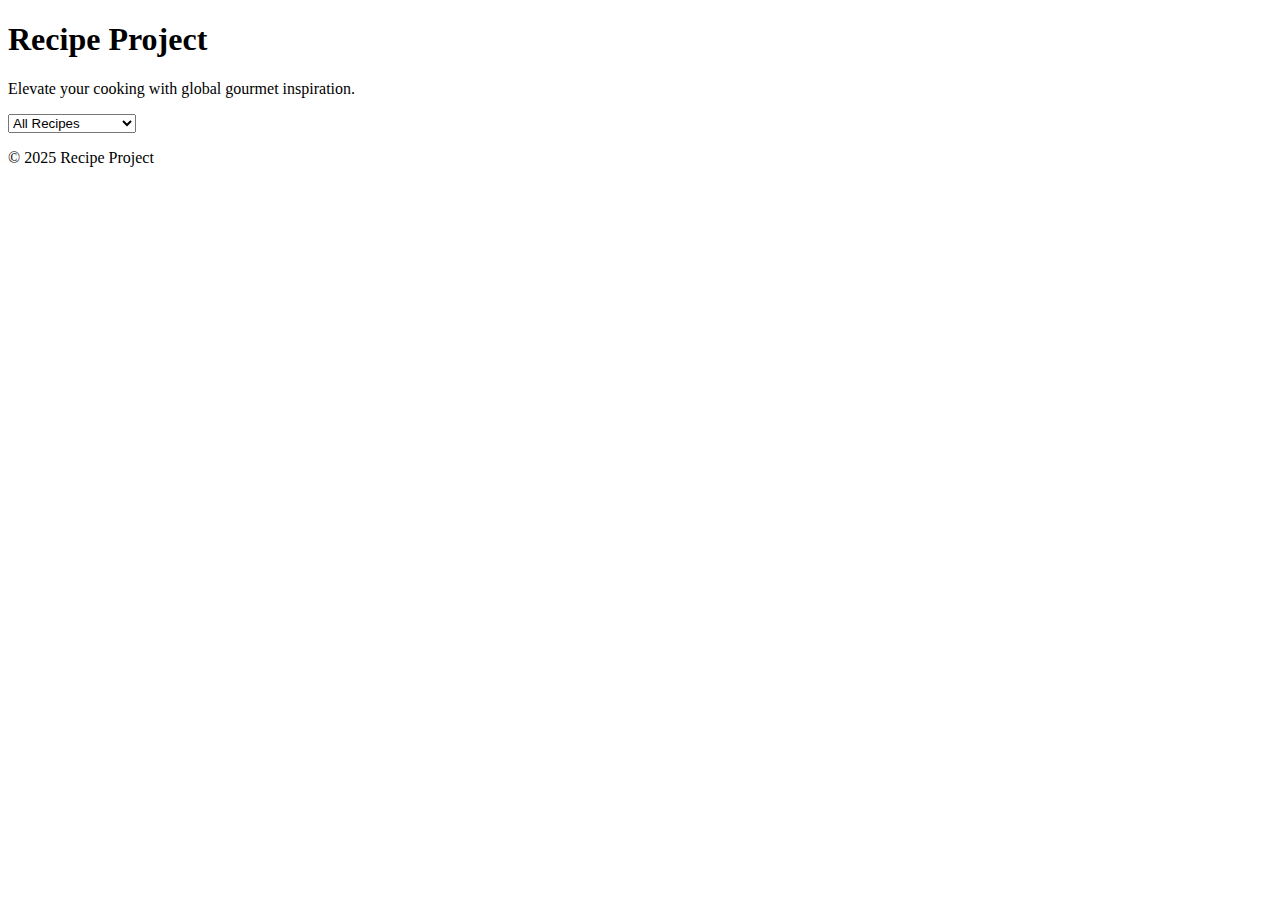
==== index.html @ 6669f8a3 "first commit" ====
<!DOCTYPE html>
<html lang="en">
<head>
    <meta charset="UTF-8">
    <meta name="viewport" content="width=device-width, initial-scale=1.0">
    <title>Chanathip | Recipe Project</title>
</head>
<body>
    <header>
        <h1>Recipe Project</h1>
        <p>Elevate your cooking with global gourmet inspiration.</p>
    </header>

    <section>
        <select>
            <option value="all">All Recipes</option>
            <option value="thai">Thai Cuisine</option>
            <option value="japanese">Japanese Cuisine</option>
            <option value="italian">Italian Cuisine</option>
        </select>
    </section>

    <footer>
        <p>&copy; 2025 Recipe Project</p>
    </footer>

</body>
</html>
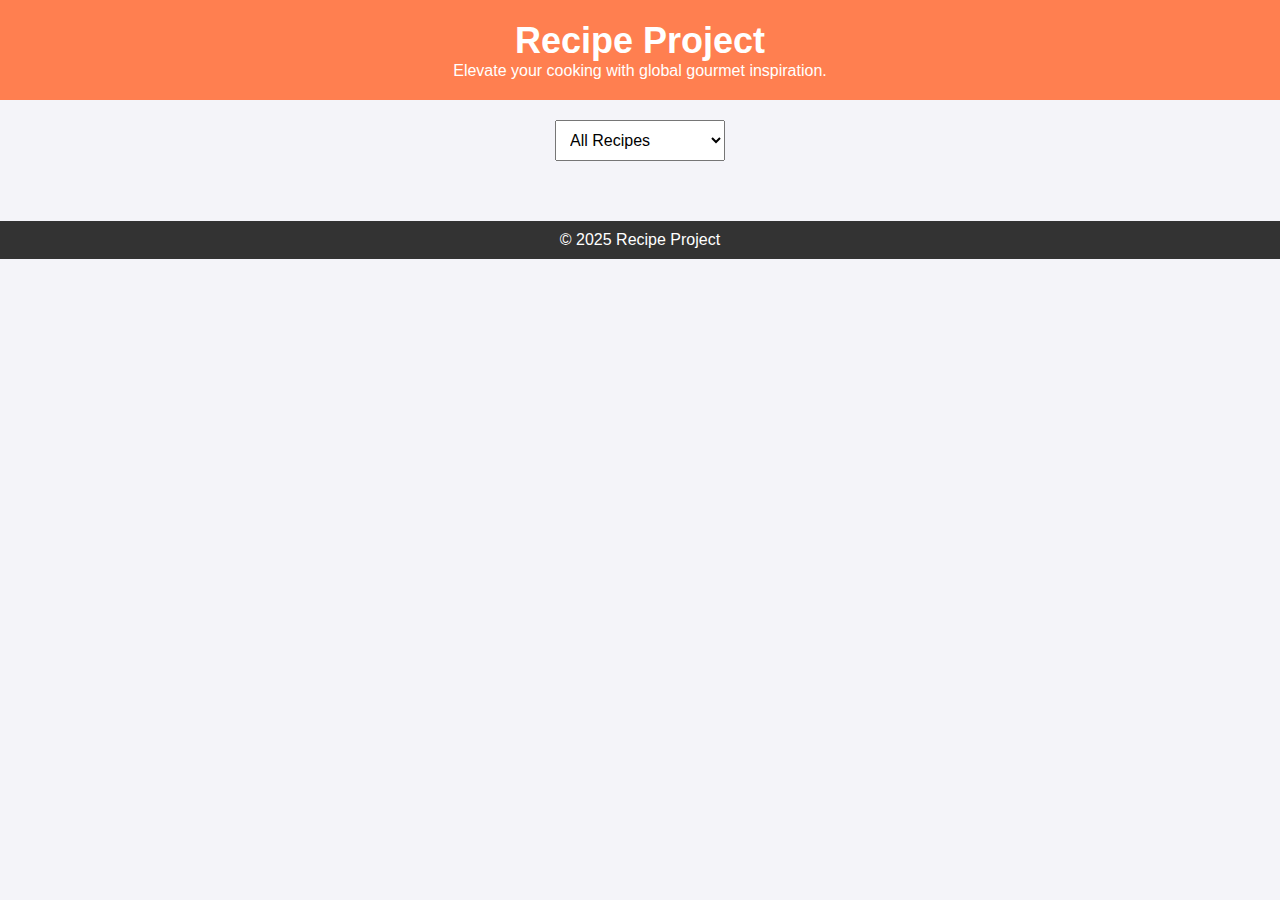
==== commit e381e824: "Add CSS" ====
--- a/index.html
+++ b/index.html
@@ -4,6 +4,8 @@
     <meta charset="UTF-8">
     <meta name="viewport" content="width=device-width, initial-scale=1.0">
     <title>Chanathip | Recipe Project</title>
+    <link rel="stylesheet" href="style.css">
+    <script src="script.js"></script>
 </head>
 <body>
     <header>
@@ -11,7 +13,7 @@
         <p>Elevate your cooking with global gourmet inspiration.</p>
     </header>
 
-    <section>
+    <section class="filter">
         <select>
             <option value="all">All Recipes</option>
             <option value="thai">Thai Cuisine</option>
@@ -20,6 +22,9 @@
         </select>
     </section>
 
+    <section class="recipe-list">
+    </section>
+
     <footer>
         <p>&copy; 2025 Recipe Project</p>
     </footer>
--- a/style.css
+++ b/style.css
@@ -0,0 +1,57 @@
+* {
+    margin: 0;
+    padding: 0;
+    box-sizing: border-box;
+}
+
+body {
+    font-family: Arial, sans-serif;
+    background-color: #f4f4f9;
+    color: #333;
+}
+
+header {
+    text-align: center;
+    padding: 20px;
+    background-color: #ff7f50;
+    color: white;
+}
+
+h1 {
+    font-size: 36px;
+}
+
+.filter {
+    text-align: center;
+    margin: 20px 0;
+}
+
+select {
+    padding: 10px;
+    font-size: 16px;
+}
+
+.recipe-list {
+    display: flex;
+    flex-wrap: wrap;
+    justify-content: space-around;
+    padding: 20px;
+}
+
+.recipe-detail {
+    padding: 20px;
+    text-align: center;
+}
+
+.recipe-detail img {
+    width: 100%;
+    height: auto;
+    border-radius: 5px;
+}
+
+footer {
+    text-align: center;
+    padding: 10px;
+    background-color: #333;
+    color: white;
+}
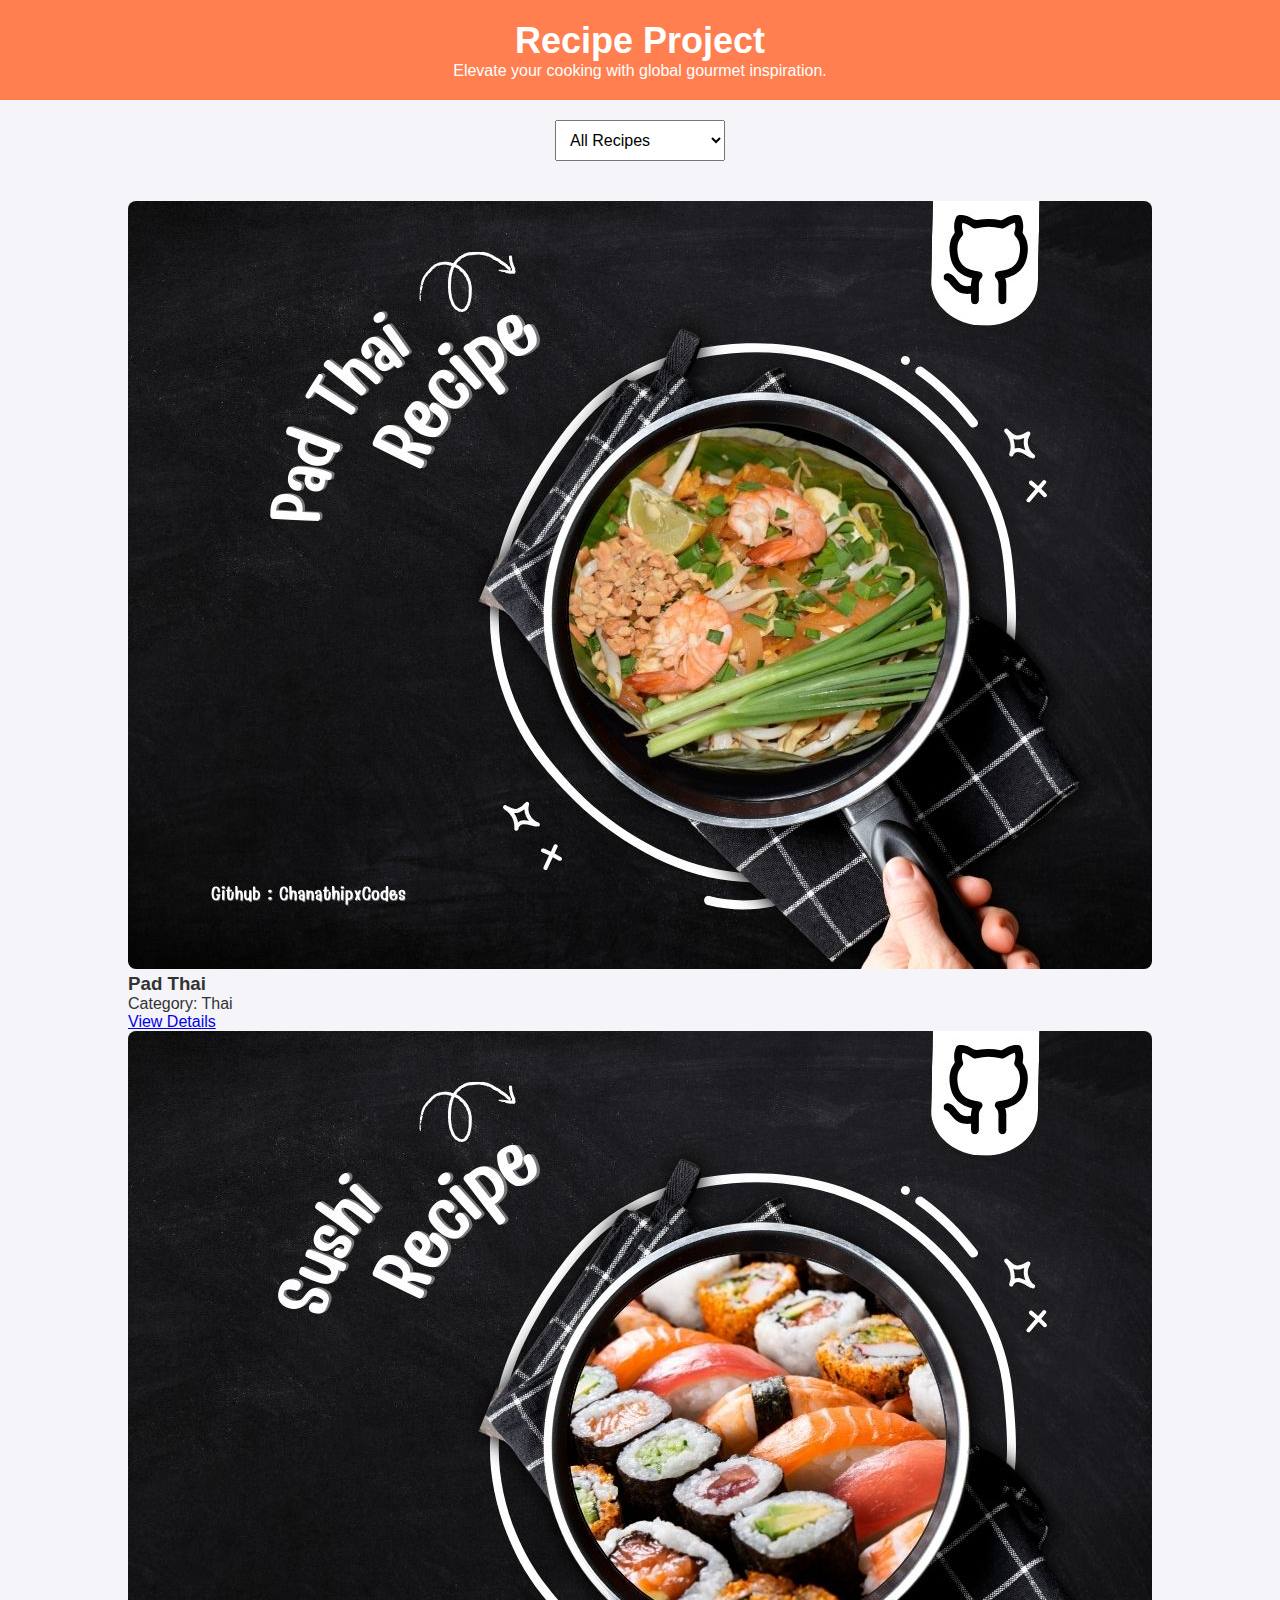
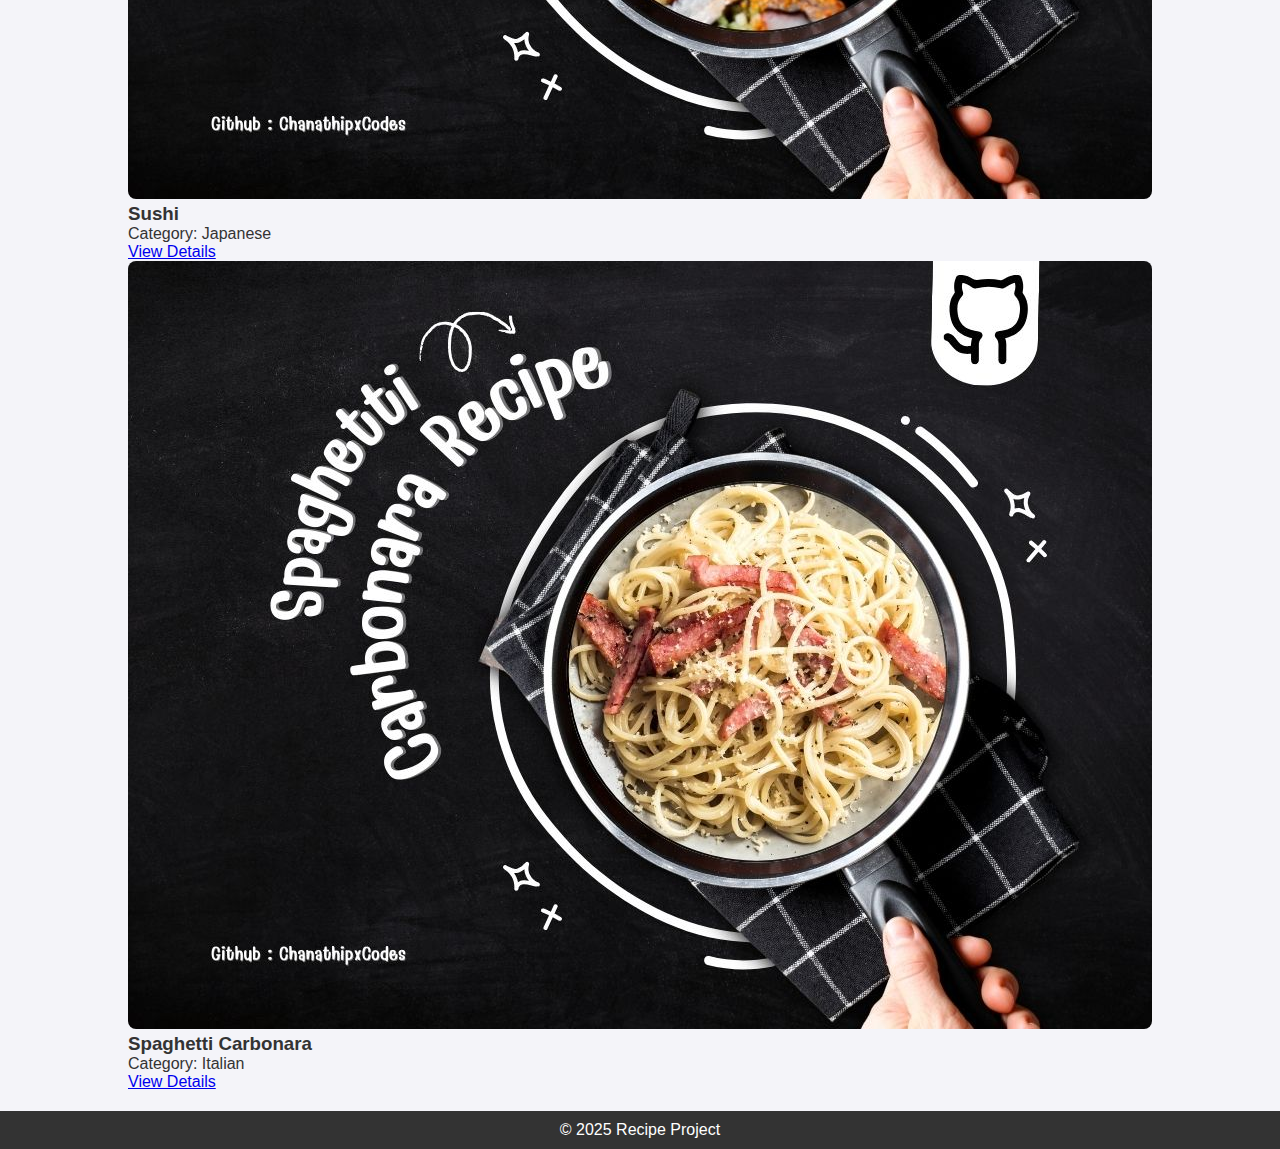
==== commit f884ae3f: "Add script.js" ====
--- a/index.html
+++ b/index.html
@@ -14,7 +14,7 @@
     </header>
 
     <section class="filter">
-        <select>
+        <select id="category-filter" onchange="filterRecipes()">
             <option value="all">All Recipes</option>
             <option value="thai">Thai Cuisine</option>
             <option value="japanese">Japanese Cuisine</option>
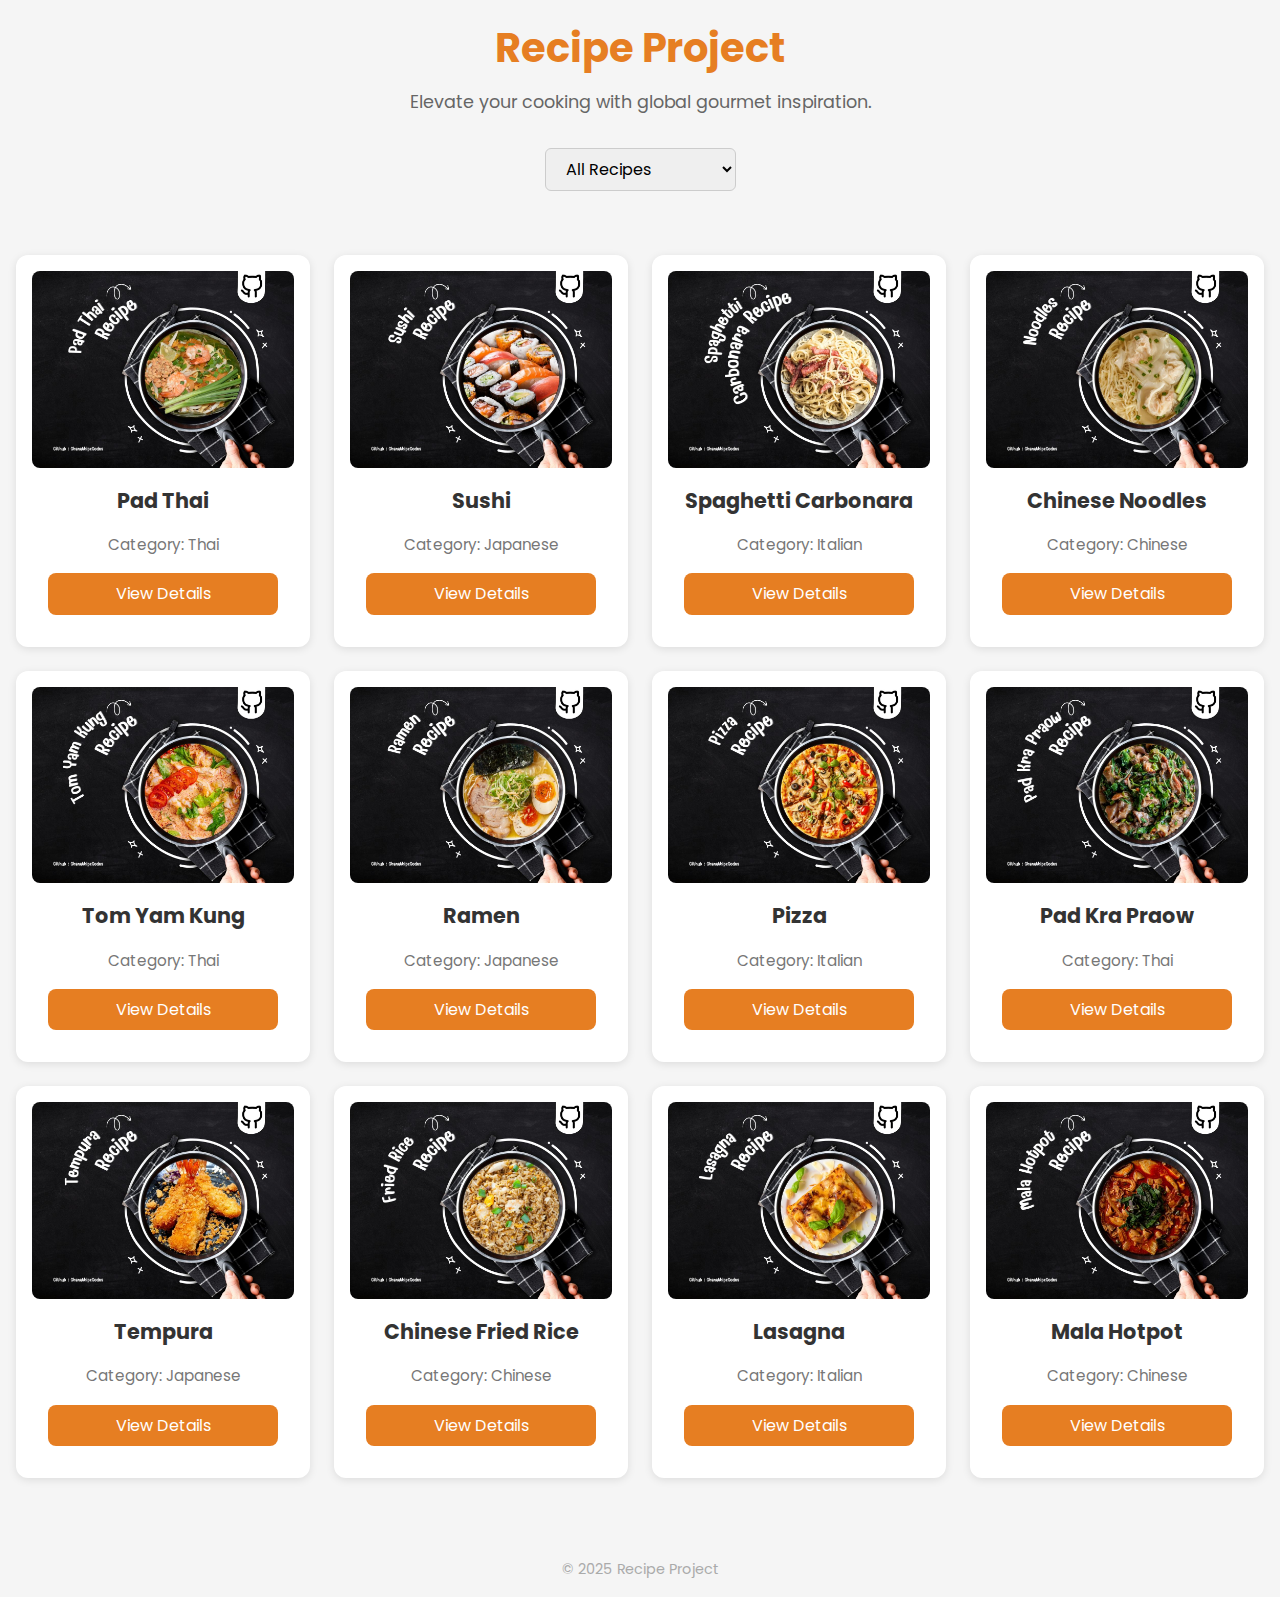
==== commit 75da32c8: "Add more recipes" ====
--- a/index.html
+++ b/index.html
@@ -17,6 +17,7 @@
         <select id="category-filter" onchange="filterRecipes()">
             <option value="all">All Recipes</option>
             <option value="thai">Thai Cuisine</option>
+            <option value="chinese">Chinese Cuisine</option>
             <option value="japanese">Japanese Cuisine</option>
             <option value="italian">Italian Cuisine</option>
         </select>
--- a/style.css
+++ b/style.css
@@ -1,57 +1,189 @@
+@import url('https://fonts.googleapis.com/css2?family=Poppins:wght@400;600&display=swap');
+
 * {
-    margin: 0;
-    padding: 0;
-    box-sizing: border-box;
+  box-sizing: border-box;
+  margin: 0;
+  padding: 0;
+  font-family: 'Poppins', sans-serif;
 }
 
 body {
-    font-family: Arial, sans-serif;
-    background-color: #f4f4f9;
-    color: #333;
+  background-color: #f5f5f5;
+  color: #333;
+  line-height: 1.6;
+  padding: 1rem;
+  margin: 0;
+  width: 100%;
 }
 
+/* Header */
 header {
-    text-align: center;
-    padding: 20px;
-    background-color: #ff7f50;
-    color: white;
+  text-align: center;
+  margin-bottom: 2rem;
 }
 
-h1 {
-    font-size: 36px;
+header h1 {
+  font-size: 2.5rem;
+  color: #e67e22;
+  margin-bottom: 0.5rem;
+}
+
+header p {
+  font-size: 1.1rem;
+  color: #666;
 }
 
 .filter {
-    text-align: center;
-    margin: 20px 0;
+  text-align: center;
+  margin-bottom: 2rem;
 }
 
-select {
-    padding: 10px;
-    font-size: 16px;
+.filter select {
+  padding: 0.5rem 1rem;
+  border-radius: 6px;
+  border: 1px solid #ccc;
+  font-size: 1rem;
 }
 
 .recipe-list {
+    display: grid;
+    grid-template-columns: repeat(4, 1fr);
+    gap: 1.5rem;
+    padding: 2rem 0;
+    min-height: 400px;
+    width: 100%;
+    margin: 0 auto;
+    justify-items: start;
+}
+
+.recipe-card {
+    background-color: #fff;
+    border-radius: 12px;
+    box-shadow: 0 2px 8px rgba(0, 0, 0, 0.1);
+    overflow: hidden;
+    transition: transform 0.2s;
+    text-align: center;
     display: flex;
-    flex-wrap: wrap;
-    justify-content: space-around;
-    padding: 20px;
+    flex-direction: column;
+    justify-content: space-between;
+    padding: 1rem;
+}
+  
+.recipe-card img {
+    width: 100%;
+    height: auto;
+    object-fit: contain;
+    background-color: #f9f9f9;
+}
+  
+.recipe-card h3 {
+    margin: 1rem;
+    font-size: 1.3rem;
+    color: #333;
+}
+  
+.recipe-card p {
+    margin: 0 1rem;
+    color: #777;
+    font-size: 0.95rem;
+}
+  
+.recipe-card a {
+    display: block;
+    margin: 1rem;
+    text-align: center;
+    background-color: #e67e22;
+    color: white;
+    padding: 0.5rem;
+    border-radius: 8px;
+    text-decoration: none;
+    transition: background-color 0.2s ease;
+}
+  
+.recipe-card a:hover {
+    background-color: #cf711f;
+}
+  
+.recipe-card:hover {
+    transform: scale(1.02);
 }
 
 .recipe-detail {
-    padding: 20px;
-    text-align: center;
+  max-width: 800px;
+  margin: 0 auto;
+  background-color: white;
+  border-radius: 12px;
+  padding: 2rem;
+  box-shadow: 0 4px 10px rgba(0,0,0,0.1);
 }
 
 .recipe-detail img {
-    width: 100%;
-    height: auto;
-    border-radius: 5px;
+    width: 60%;
+    max-width: 400px;
+    display: block;
+    margin: 0 auto 1.5rem;
+    border-radius: 8px;
+  }
+
+.recipe-detail h2 {
+  margin-top: 1.5rem;
+  margin-bottom: 0.5rem;
+  color: #e67e22;
+}
+
+.recipe-detail ul,
+.recipe-detail ol {
+  margin-left: 1.5rem;
+  margin-bottom: 1.5rem;
 }
 
 footer {
-    text-align: center;
-    padding: 10px;
-    background-color: #333;
-    color: white;
+  text-align: center;
+  margin-top: 3rem;
+  color: #aaa;
+  font-size: 0.9rem;
 }
+
+header a {
+  display: inline-block;
+  margin-bottom: 1rem;
+  text-decoration: none;
+  color: #e67e22;
+  font-weight: bold;
+}
+
+header a:hover {
+  text-decoration: underline;
+}
+
+@media (max-width: 600px) {
+  header h1 {
+    font-size: 2rem;
+  }
+
+  .recipe-card h3 {
+    font-size: 1.1rem;
+  }
+
+  .recipe-card p {
+    font-size: 0.9rem;
+  }
+}
+
+@media (max-width: 1024px) {
+    .recipe-list {
+      grid-template-columns: repeat(3, 1fr);
+    }
+  }
+  
+@media (max-width: 768px) {
+    .recipe-list {
+      grid-template-columns: repeat(2, 1fr);
+    }
+  }
+  
+@media (max-width: 480px) {
+    .recipe-list {
+      grid-template-columns: 1fr;
+    }
+  }